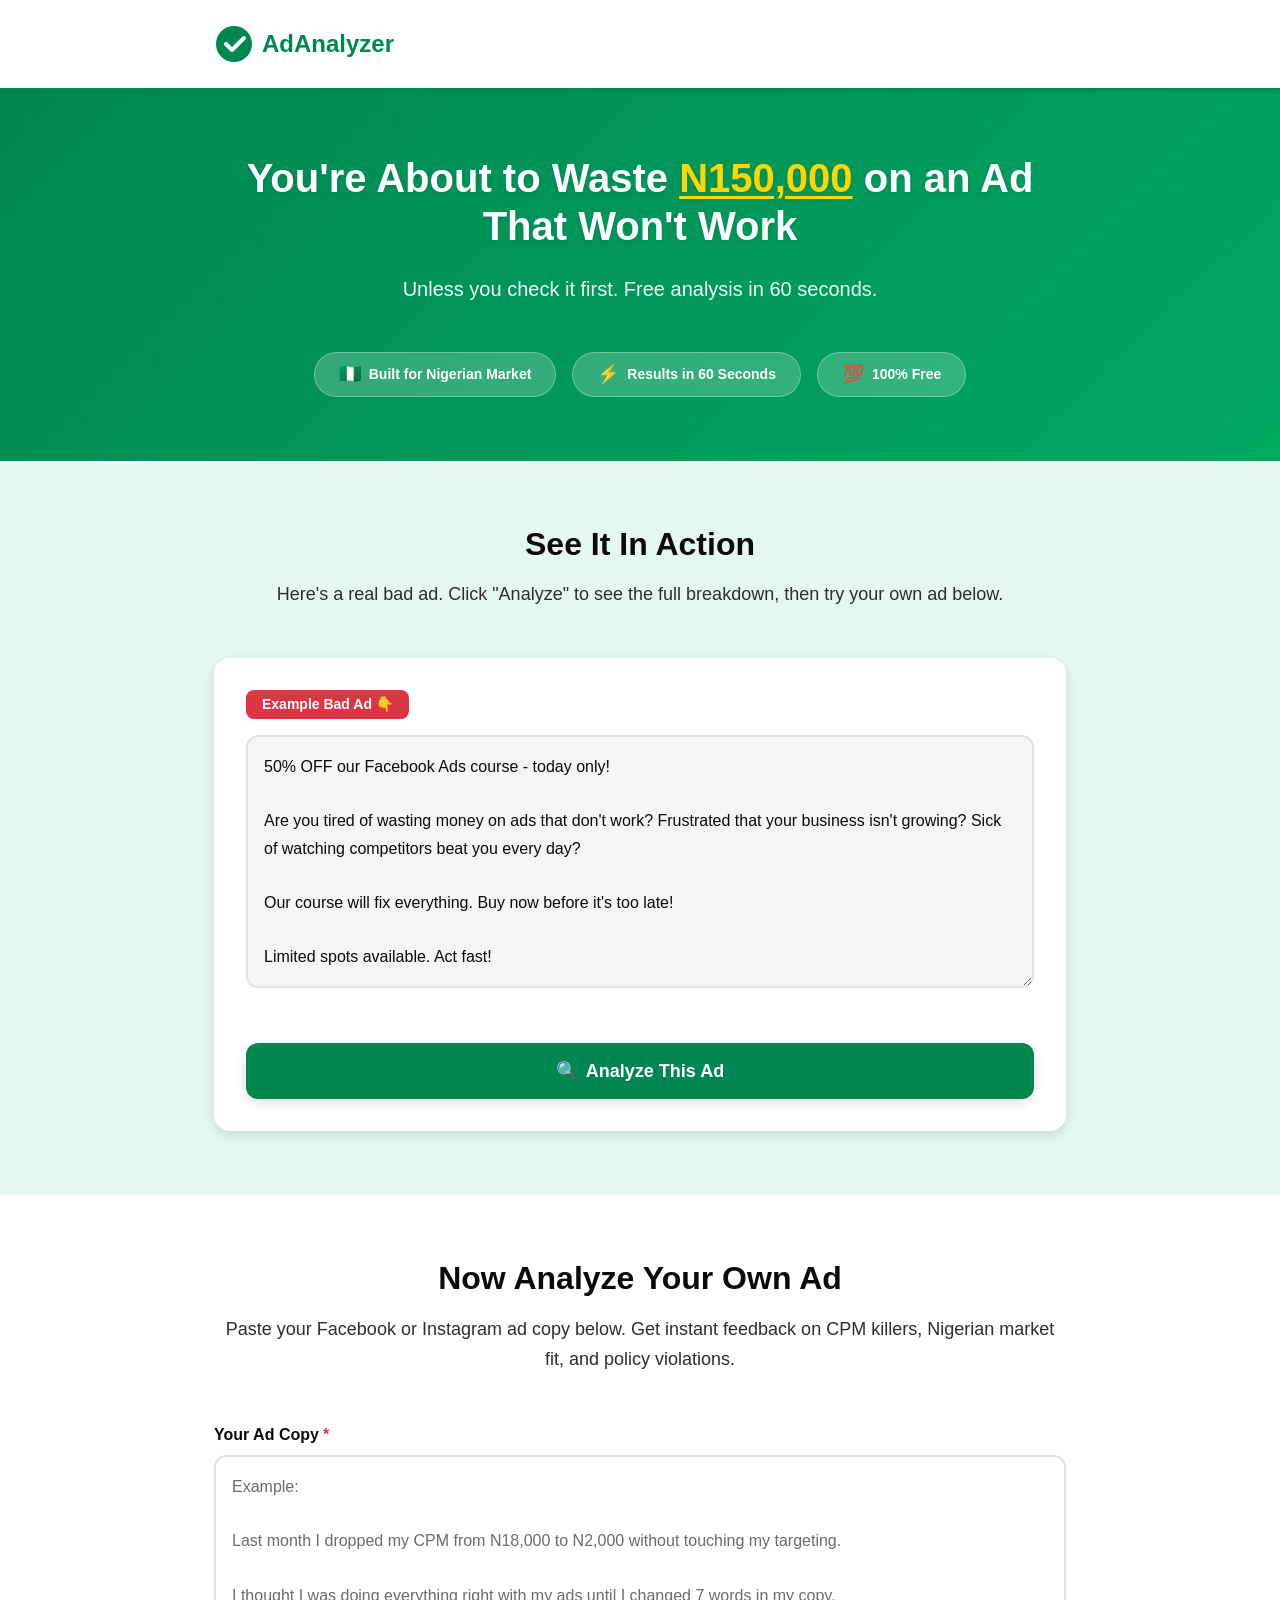
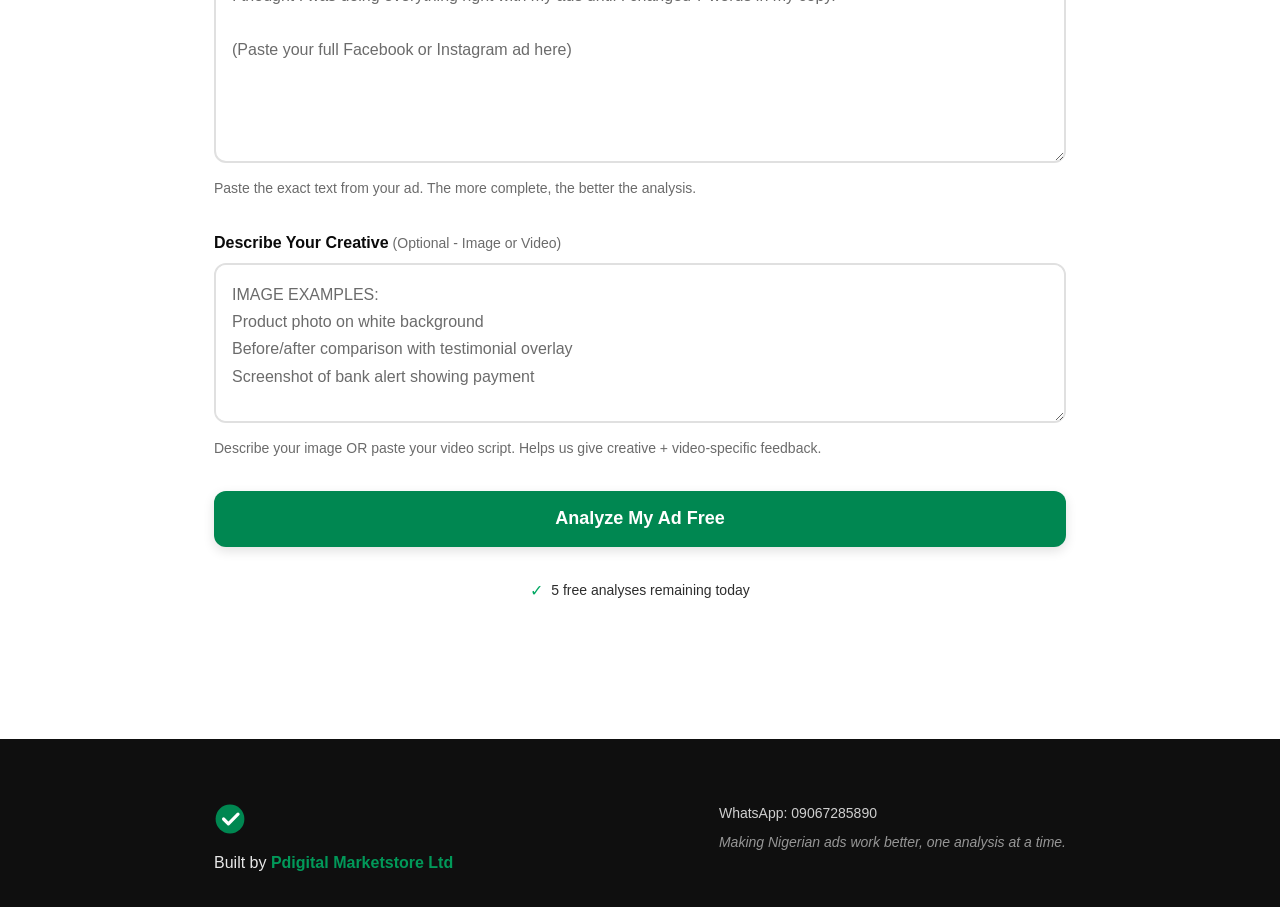
==== index.html @ d356edfb "Add files via upload" ====
<!DOCTYPE html>
<html lang="en">
<head>
    <meta charset="UTF-8">
    <meta name="viewport" content="width=device-width, initial-scale=1.0, maximum-scale=5.0">
    <meta name="description" content="Free ad copy analyzer for Nigerian businesses. Check Facebook ads for CPM killers, Nigerian market fit, and policy violations before you spend.">
    <title>AdAnalyzer - Know If Your Ad Will Flop Before You Spend a Naira</title>
    <link rel="stylesheet" href="style.css">
</head>
<body>
    <!-- Header -->
    <header class="header">
        <div class="container">
            <div class="logo">
                <div class="logo-icon">
                    <svg viewBox="0 0 40 40" xmlns="http://www.w3.org/2000/svg">
                        <circle cx="20" cy="20" r="18" fill="#008751"/>
                        <path d="M12 20l6 6 12-12" stroke="#ffffff" stroke-width="4" fill="none" stroke-linecap="round" stroke-linejoin="round"/>
                    </svg>
                </div>
                <h1 class="logo-text">AdAnalyzer</h1>
            </div>
        </div>
    </header>

    <!-- Hero Section -->
    <section class="hero">
        <div class="container">
            <h1 class="hero-headline">
                You're About to Waste <span class="highlight-amount">N150,000</span> on an Ad That Won't Work
            </h1>
            <p class="hero-subheadline">
                Unless you check it first. Free analysis in 60 seconds.
            </p>
            
            <div class="trust-badges">
                <div class="badge">
                    <span class="badge-icon">🇳🇬</span>
                    <span class="badge-text">Built for Nigerian Market</span>
                </div>
                <div class="badge">
                    <span class="badge-icon">⚡</span>
                    <span class="badge-text">Results in 60 Seconds</span>
                </div>
                <div class="badge">
                    <span class="badge-icon">💯</span>
                    <span class="badge-text">100% Free</span>
                </div>
            </div>
        </div>
    </section>

    <!-- Demo Section -->
    <section class="demo-section">
        <div class="container">
            <h2 class="section-title">See It In Action</h2>
            <p class="section-subtitle">
                Here's a real bad ad. Click "Analyze" to see the full breakdown, then try your own ad below.
            </p>
            
            <div class="demo-card">
                <div class="demo-label">Example Bad Ad 👇</div>
                
                <div class="form-group">
                    <textarea 
                        id="demoAdCopy" 
                        class="form-textarea demo-textarea"
                        rows="8"
                        readonly
                    >50% OFF our Facebook Ads course - today only!

Are you tired of wasting money on ads that don't work? Frustrated that your business isn't growing? Sick of watching competitors beat you every day?

Our course will fix everything. Buy now before it's too late!

Limited spots available. Act fast!</textarea>
                </div>
                
                <button class="btn-primary btn-demo" id="analyzeDemoBtn">
                    <span class="btn-icon">🔍</span>
                    <span>Analyze This Ad</span>
                </button>
                
                <div id="demoResults" class="demo-results" style="display: none;">
                    <div class="demo-results-content"></div>
                </div>
            </div>
        </div>
    </section>

    <!-- Main Analyzer Section -->
    <section class="analyzer-section">
        <div class="container">
            <h2 class="section-title">Now Analyze Your Own Ad</h2>
            <p class="section-subtitle">
                Paste your Facebook or Instagram ad copy below. Get instant feedback on CPM killers, Nigerian market fit, and policy violations.
            </p>
            
            <form id="analyzerForm" class="analyzer-form">
                <div class="form-group">
                    <label for="adCopy" class="form-label">
                        <span class="label-text">Your Ad Copy</span>
                        <span class="label-required">*</span>
                    </label>
                    <textarea 
                        id="adCopy" 
                        name="adCopy" 
                        class="form-textarea"
                        rows="10"
                        placeholder="Example:

Last month I dropped my CPM from N18,000 to N2,000 without touching my targeting.

I thought I was doing everything right with my ads until I changed 7 words in my copy.

(Paste your full Facebook or Instagram ad here)"
                        required
                    ></textarea>
                    <p class="form-hint">
                        Paste the exact text from your ad. The more complete, the better the analysis.
                    </p>
                </div>

                <div class="form-group">
                    <label for="creative" class="form-label">
                        <span class="label-text">Describe Your Creative</span>
                        <span class="label-optional">(Optional - Image or Video)</span>
                    </label>
                    <textarea 
                        id="creative" 
                        name="creative"
                        class="form-textarea"
                        rows="4"
                        placeholder="IMAGE EXAMPLES:
Product photo on white background
Before/after comparison with testimonial overlay
Screenshot of bank alert showing payment

VIDEO EXAMPLES:
Opening shot of bank alert, then me explaining method
Video script: 'N18,000 CPM? Here's why your ads cost too much... [paste full script]'
15-second Reel: Product demo with text overlays"
                    ></textarea>
                    <p class="form-hint">
                        Describe your image OR paste your video script. Helps us give creative + video-specific feedback.
                    </p>
                </div>

                <button type="submit" class="btn-primary btn-analyze" id="analyzeBtn">
                    <span class="btn-text">Analyze My Ad Free</span>
                    <span class="btn-loading" style="display: none;">
                        <span class="spinner"></span>
                        <span>Analyzing...</span>
                    </span>
                </button>
                
                <p class="usage-count" id="usageCount">
                    <span class="usage-icon">✓</span>
                    <span id="usageText">5 free analyses remaining today</span>
                </p>
            </form>

            <!-- Results Section -->
            <div id="results" class="results" style="display: none;">
                <div class="results-header">
                    <h2>Your Ad Analysis</h2>
                    <button class="btn-icon-only" id="closeResults" aria-label="Close results">
                        <svg width="24" height="24" viewBox="0 0 24 24" fill="none" stroke="currentColor" stroke-width="2">
                            <path d="M18 6L6 18M6 6l12 12"/>
                        </svg>
                    </button>
                </div>
                
                <div id="analysisContent" class="analysis-content">
                    <!-- AI analysis renders here -->
                </div>
                
                <!-- Share Section -->
                <div class="share-section">
                    <p class="share-prompt">
                        💡 This just saved you money. Help another business owner.
                    </p>
                    
                    <div class="share-buttons">
                        <button class="btn-share btn-whatsapp" id="whatsappBtn">
                            <svg class="btn-icon" width="20" height="20" viewBox="0 0 24 24" fill="currentColor">
                                <path d="M17.472 14.382c-.297-.149-1.758-.867-2.03-.967-.273-.099-.471-.148-.67.15-.197.297-.767.966-.94 1.164-.173.199-.347.223-.644.075-.297-.15-1.255-.463-2.39-1.475-.883-.788-1.48-1.761-1.653-2.059-.173-.297-.018-.458.13-.606.134-.133.298-.347.446-.52.149-.174.198-.298.298-.497.099-.198.05-.371-.025-.52-.075-.149-.669-1.612-.916-2.207-.242-.579-.487-.5-.669-.51-.173-.008-.371-.01-.57-.01-.198 0-.52.074-.792.372-.272.297-1.04 1.016-1.04 2.479 0 1.462 1.065 2.875 1.213 3.074.149.198 2.096 3.2 5.077 4.487.709.306 1.262.489 1.694.625.712.227 1.36.195 1.871.118.571-.085 1.758-.719 2.006-1.413.248-.694.248-1.289.173-1.413-.074-.124-.272-.198-.57-.347m-5.421 7.403h-.004a9.87 9.87 0 01-5.031-1.378l-.361-.214-3.741.982.998-3.648-.235-.374a9.86 9.86 0 01-1.51-5.26c.001-5.45 4.436-9.884 9.888-9.884 2.64 0 5.122 1.03 6.988 2.898a9.825 9.825 0 012.893 6.994c-.003 5.45-4.437 9.884-9.885 9.884m8.413-18.297A11.815 11.815 0 0012.05 0C5.495 0 .16 5.335.157 11.892c0 2.096.547 4.142 1.588 5.945L.057 24l6.305-1.654a11.882 11.882 0 005.683 1.448h.005c6.554 0 11.89-5.335 11.893-11.893a11.821 11.821 0 00-3.48-8.413Z"/>
                            </svg>
                            <span>Share on WhatsApp</span>
                        </button>
                        
                        <button class="btn-share btn-secondary" id="shareBtn">
                            <svg class="btn-icon" width="20" height="20" viewBox="0 0 24 24" fill="currentColor">
                                <path d="M18 16.08c-.76 0-1.44.3-1.96.77L8.91 12.7c.05-.23.09-.46.09-.7s-.04-.47-.09-.7l7.05-4.11c.54.5 1.25.81 2.04.81 1.66 0 3-1.34 3-3s-1.34-3-3-3-3 1.34-3 3c0 .24.04.47.09.7L8.04 9.81C7.5 9.31 6.79 9 6 9c-1.66 0-3 1.34-3 3s1.34 3 3 3c.79 0 1.5-.31 2.04-.81l7.12 4.16c-.05.21-.08.43-.08.65 0 1.61 1.31 2.92 2.92 2.92 1.61 0 2.92-1.31 2.92-2.92s-1.31-2.92-2.92-2.92z"/>
                            </svg>
                            <span>Share Tool</span>
                        </button>
                        
                        <button class="btn-share btn-secondary" id="copyLinkBtn">
                            <svg class="btn-icon" width="20" height="20" viewBox="0 0 24 24" fill="currentColor">
                                <path d="M16 1H4c-1.1 0-2 .9-2 2v14h2V3h12V1zm3 4H8c-1.1 0-2 .9-2 2v14c0 1.1.9 2 2 2h11c1.1 0 2-.9 2-2V7c0-1.1-.9-2-2-2zm0 16H8V7h11v14z"/>
                            </svg>
                            <span>Copy Link</span>
                        </button>
                    </div>
                    
                    <button class="btn-text-link" id="analyzeAnotherBtn">
                        ← Analyze Another Ad
                    </button>
                </div>
            </div>

            <!-- Error Message -->
            <div id="error" class="error-message" style="display: none;">
                <div class="error-icon">⚠️</div>
                <div class="error-content">
                    <h4 class="error-title">Something Went Wrong</h4>
                    <p class="error-text" id="errorText"></p>
                </div>
                <button class="btn-text-link" onclick="this.parentElement.style.display='none'">
                    Dismiss
                </button>
            </div>
        </div>
    </section>

    <!-- Footer -->
    <footer class="footer">
        <div class="container">
            <div class="footer-content">
                <div class="footer-brand">
                    <div class="logo-icon-small">
                        <svg viewBox="0 0 40 40" xmlns="http://www.w3.org/2000/svg">
                            <circle cx="20" cy="20" r="18" fill="#008751"/>
                            <path d="M12 20l6 6 12-12" stroke="#ffffff" stroke-width="4" fill="none" stroke-linecap="round" stroke-linejoin="round"/>
                        </svg>
                    </div>
                    <p class="footer-text">
                        Built by <a href="https://pdigitalhq.com" target="_blank" rel="noopener">Pdigital Marketstore Ltd</a>
                    </p>
                </div>
                
                <div class="footer-contact">
                    <p>WhatsApp: <a href="https://wa.me/2349067285890">09067285890</a></p>
                    <p class="footer-tagline">Making Nigerian ads work better, one analysis at a time.</p>
                </div>
            </div>
        </div>
    </footer>

    <script src="script.js"></script>
</body>
</html>
---- style.css ----
/* ========================================
   MOBILE-FIRST BASE STYLES
   ======================================== */

* {
  margin: 0;
  padding: 0;
  box-sizing: border-box;
}

:root {
  /* Colors - Bold Nigerian */
  --primary: #008751;
  --primary-light: #00a862;
  --primary-dark: #006d41;
  --primary-glow: rgba(0, 135, 81, 0.15);
  --accent-white: #ffffff;
  --accent-gold: #ffd700;
  --text-primary: #0a0a0a;
  --text-secondary: #2d2d2d;
  --text-muted: #6b6b6b;
  --text-on-dark: #ffffff;
  --bg-primary: #ffffff;
  --bg-secondary: #f5f5f5;
  --bg-dark: #0f0f0f;
  --bg-green-light: #e6f7f0;
  --success: #00a862;
  --warning: #ff9500;
  --error: #dc3545;
  --border: #e0e0e0;
  --shadow-sm: 0 2px 4px rgba(0, 0, 0, 0.08);
  --shadow-md: 0 4px 12px rgba(0, 0, 0, 0.12);
  --shadow-lg: 0 8px 24px rgba(0, 0, 0, 0.15);
  
  /* Spacing - Mobile optimized */
  --space-xs: 4px;
  --space-sm: 8px;
  --space-md: 16px;
  --space-lg: 24px;
  --space-xl: 32px;
  --space-2xl: 48px;
  --space-3xl: 64px;
  
  /* Border Radius */
  --radius-sm: 8px;
  --radius-md: 12px;
  --radius-lg: 16px;
  --radius-full: 9999px;
  
  /* Transitions */
  --transition-fast: 150ms cubic-bezier(0.4, 0, 0.2, 1);
  --transition-base: 250ms cubic-bezier(0.4, 0, 0.2, 1);
  
  /* Typography - Mobile readable */
  --text-xs: 12px;
  --text-sm: 14px;
  --text-base: 16px;    /* Minimum to prevent iOS zoom */
  --text-lg: 18px;
  --text-xl: 20px;
  --text-2xl: 24px;
  --text-3xl: 32px;     /* Mobile hero */
  --text-4xl: 40px;
  --leading-tight: 1.2;
  --leading-normal: 1.5;
  --leading-relaxed: 1.7;
  --weight-normal: 400;
  --weight-medium: 500;
  --weight-semibold: 600;
  --weight-bold: 700;
  --weight-black: 900;
}

html {
  scroll-behavior: smooth;
  -webkit-tap-highlight-color: transparent;
}

body {
  font-family: -apple-system, BlinkMacSystemFont, 'Segoe UI', 'Roboto', 
               'Oxygen', 'Ubuntu', 'Cantarell', sans-serif;
  font-size: var(--text-base);
  line-height: var(--leading-normal);
  color: var(--text-primary);
  background: var(--bg-primary);
  -webkit-font-smoothing: antialiased;
  -moz-osx-font-smoothing: grayscale;
}

.container {
  max-width: 100%;
  width: 100%;
  margin: 0 auto;
  padding: 0 var(--space-md);
}

@media (min-width: 640px) {
  .container {
    max-width: 640px;
    padding: 0 var(--space-lg);
  }
}

@media (min-width: 1024px) {
  .container {
    max-width: 900px;
  }
}

/* ========================================
   HEADER - Sticky on mobile
   ======================================== */

.header {
  background: var(--bg-primary);
  border-bottom: 2px solid var(--primary);
  padding: var(--space-md) 0;
  position: sticky;
  top: 0;
  z-index: 100;
  box-shadow: var(--shadow-sm);
}

.logo {
  display: flex;
  align-items: center;
  gap: var(--space-sm);
}

.logo-icon {
  width: 36px;
  height: 36px;
  flex-shrink: 0;
}

.logo-text {
  font-size: var(--text-xl);
  font-weight: var(--weight-black);
  color: var(--primary);
}

@media (min-width: 640px) {
  .header {
    padding: var(--space-lg) 0;
  }
  
  .logo-icon {
    width: 40px;
    height: 40px;
  }
  
  .logo-text {
    font-size: var(--text-2xl);
  }
}

/* ========================================
   HERO SECTION - Mobile optimized
   ======================================== */

.hero {
  background: linear-gradient(135deg, var(--primary) 0%, var(--primary-light) 100%);
  color: var(--text-on-dark);
  padding: var(--space-2xl) 0;
  text-align: center;
  position: relative;
  overflow: hidden;
}

.hero::before {
  content: '';
  position: absolute;
  top: 0;
  left: 0;
  right: 0;
  bottom: 0;
  background: url('data:image/svg+xml,<svg width="60" height="60" viewBox="0 0 60 60" xmlns="http://www.w3.org/2000/svg"><circle cx="30" cy="30" r="1.5" fill="rgba(255,255,255,0.1)"/></svg>');
  opacity: 0.4;
  pointer-events: none;
}

.hero > * {
  position: relative;
  z-index: 1;
}

.hero-headline {
  font-size: var(--text-3xl);
  font-weight: var(--weight-black);
  line-height: var(--leading-tight);
  margin-bottom: var(--space-md);
  text-shadow: 0 2px 4px rgba(0, 0, 0, 0.1);
  padding: 0 var(--space-sm);
}

.highlight-amount {
  color: var(--accent-gold);
  text-decoration: underline;
  text-decoration-thickness: 3px;
  text-underline-offset: 4px;
  white-space: nowrap;
}

.hero-subheadline {
  font-size: var(--text-lg);
  font-weight: var(--weight-medium);
  opacity: 0.95;
  margin-bottom: var(--space-xl);
  padding: 0 var(--space-md);
}

.trust-badges {
  display: flex;
  flex-direction: column;
  gap: var(--space-sm);
  align-items: center;
}

.badge {
  display: flex;
  align-items: center;
  gap: var(--space-sm);
  background: rgba(255, 255, 255, 0.2);
  backdrop-filter: blur(10px);
  padding: var(--space-sm) var(--space-md);
  border-radius: var(--radius-full);
  border: 1px solid rgba(255, 255, 255, 0.3);
  width: fit-content;
}

.badge-icon {
  font-size: var(--text-lg);
  flex-shrink: 0;
}

.badge-text {
  font-size: var(--text-sm);
  font-weight: var(--weight-semibold);
  white-space: nowrap;
}

@media (min-width: 640px) {
  .hero {
    padding: var(--space-3xl) 0;
  }
  
  .hero-headline {
    font-size: var(--text-4xl);
    margin-bottom: var(--space-lg);
  }
  
  .hero-subheadline {
    font-size: var(--text-xl);
    margin-bottom: var(--space-2xl);
  }
  
  .trust-badges {
    flex-direction: row;
    justify-content: center;
    flex-wrap: wrap;
    gap: var(--space-md);
  }
  
  .badge {
    padding: var(--space-sm) var(--space-lg);
  }
}

/* ========================================
   SECTIONS - Mobile spacing
   ======================================== */

.demo-section,
.analyzer-section {
  padding: var(--space-2xl) 0;
}

.demo-section {
  background: var(--bg-green-light);
}

.section-title {
  font-size: var(--text-2xl);
  font-weight: var(--weight-bold);
  color: var(--text-primary);
  text-align: center;
  margin-bottom: var(--space-md);
  line-height: var(--leading-tight);
}

.section-subtitle {
  font-size: var(--text-base);
  color: var(--text-secondary);
  text-align: center;
  margin: 0 auto var(--space-xl);
  line-height: var(--leading-relaxed);
}

@media (min-width: 640px) {
  .demo-section,
  .analyzer-section {
    padding: var(--space-3xl) 0;
  }
  
  .section-title {
    font-size: var(--text-3xl);
  }
  
  .section-subtitle {
    font-size: var(--text-lg);
    margin-bottom: var(--space-2xl);
  }
}

/* ========================================
   DEMO CARD
   ======================================== */

.demo-card {
  background: var(--bg-primary);
  border-radius: var(--radius-lg);
  padding: var(--space-lg);
  box-shadow: var(--shadow-md);
}

.demo-label {
  display: inline-block;
  background: var(--error);
  color: var(--text-on-dark);
  padding: var(--space-xs) var(--space-md);
  border-radius: var(--radius-sm);
  font-size: var(--text-sm);
  font-weight: var(--weight-semibold);
  margin-bottom: var(--space-md);
}

.demo-textarea {
  background: var(--bg-secondary) !important;
  cursor: default;
  color: var(--text-secondary);
}

.btn-demo {
  margin-top: var(--space-md);
}

.demo-results {
  margin-top: var(--space-xl);
  padding-top: var(--space-xl);
  border-top: 2px solid var(--border);
  animation: slideIn 0.4s ease;
}

@keyframes slideIn {
  from {
    opacity: 0;
    transform: translateY(10px);
  }
  to {
    opacity: 1;
    transform: translateY(0);
  }
}

@media (min-width: 640px) {
  .demo-card {
    padding: var(--space-xl);
  }
}

/* ========================================
   FORMS - Touch-friendly
   ======================================== */

.analyzer-form {
  max-width: 100%;
}

.form-group {
  margin-bottom: var(--space-xl);
}

.form-label {
  display: flex;
  align-items: baseline;
  gap: var(--space-xs);
  margin-bottom: var(--space-sm);
  font-weight: var(--weight-semibold);
  color: var(--text-primary);
  font-size: var(--text-base);
}

.label-required {
  color: var(--error);
}

.label-optional {
  color: var(--text-muted);
  font-weight: var(--weight-normal);
  font-size: var(--text-sm);
}

.form-textarea {
  width: 100%;
  min-height: 160px;
  padding: var(--space-md);
  font-size: var(--text-base);    /* 16px prevents iOS zoom */
  font-family: inherit;
  color: var(--text-primary);
  background: var(--bg-primary);
  border: 2px solid var(--border);
  border-radius: var(--radius-md);
  resize: vertical;
  transition: border-color var(--transition-base), box-shadow var(--transition-base);
  line-height: var(--leading-relaxed);
  -webkit-appearance: none;
}

.form-textarea:focus {
  outline: none;
  border-color: var(--primary);
  box-shadow: 0 0 0 4px var(--primary-glow);
}

.form-textarea::placeholder {
  color: var(--text-muted);
}

.form-hint {
  margin-top: var(--space-sm);
  font-size: var(--text-sm);
  color: var(--text-muted);
  line-height: var(--leading-normal);
}

/* ========================================
   BUTTONS - Large tap targets (56px min)
   ======================================== */

.btn-primary,
.btn-secondary,
.btn-share,
.btn-whatsapp {
  display: inline-flex;
  align-items: center;
  justify-content: center;
  gap: var(--space-sm);
  width: 100%;
  min-height: 56px;
  padding: var(--space-md) var(--space-lg);
  font-size: var(--text-lg);
  font-weight: var(--weight-bold);
  border: none;
  border-radius: var(--radius-md);
  cursor: pointer;
  transition: all var(--transition-base);
  text-decoration: none;
  font-family: inherit;
  -webkit-tap-highlight-color: transparent;
  touch-action: manipulation;
}

.btn-primary {
  background: var(--primary);
  color: var(--text-on-dark);
  box-shadow: var(--shadow-md);
}

.btn-primary:active {
  transform: scale(0.98);
  box-shadow: var(--shadow-sm);
}

.btn-primary:disabled {
  background: var(--text-muted);
  cursor: not-allowed;
  transform: none;
  opacity: 0.7;
}

.btn-secondary {
  background: var(--bg-primary);
  color: var(--primary);
  border: 2px solid var(--primary);
}

.btn-secondary:active {
  background: var(--bg-green-light);
}

.btn-whatsapp {
  background: #25D366;
  color: var(--text-on-dark);
  box-shadow: var(--shadow-md);
}

.btn-whatsapp:active {
  transform: scale(0.98);
}

.btn-share {
  width: 100%;
  min-height: 52px;
  font-size: var(--text-base);
}

.btn-icon {
  flex-shrink: 0;
}

.btn-text-link {
  background: none;
  border: none;
  color: var(--primary);
  font-size: var(--text-base);
  font-weight: var(--weight-semibold);
  cursor: pointer;
  padding: var(--space-md);
  transition: color var(--transition-fast);
  font-family: inherit;
  -webkit-tap-highlight-color: transparent;
  min-height: 44px;
  display: inline-flex;
  align-items: center;
}

.btn-text-link:active {
  color: var(--primary-dark);
}

.btn-icon-only {
  background: none;
  border: none;
  padding: var(--space-md);
  cursor: pointer;
  color: var(--text-muted);
  transition: all var(--transition-fast);
  border-radius: var(--radius-sm);
  min-width: 44px;
  min-height: 44px;
  display: flex;
  align-items: center;
  justify-content: center;
  -webkit-tap-highlight-color: transparent;
}

.btn-icon-only:active {
  background: var(--bg-secondary);
  color: var(--text-primary);
}

.btn-loading {
  display: none;
  align-items: center;
  gap: var(--space-sm);
}

.spinner {
  display: inline-block;
  width: 18px;
  height: 18px;
  border: 3px solid rgba(255, 255, 255, 0.3);
  border-radius: 50%;
  border-top-color: white;
  animation: spin 0.8s linear infinite;
}

@keyframes spin {
  to { transform: rotate(360deg); }
}

@media (min-width: 640px) {
  .btn-share {
    width: auto;
    flex: 1;
  }
}

/* ========================================
   USAGE COUNTER
   ======================================== */

.usage-count {
  display: flex;
  align-items: center;
  justify-content: center;
  gap: var(--space-sm);
  margin-top: var(--space-lg);
  font-size: var(--text-sm);
  color: var(--text-secondary);
  font-weight: var(--weight-medium);
  padding: var(--space-sm);
}

.usage-icon {
  color: var(--success);
  font-size: var(--text-base);
}

.usage-depleted {
  color: var(--error);
}

.usage-depleted .usage-icon {
  color: var(--error);
}

/* ========================================
   RESULTS SECTION
   ======================================== */

.results {
  margin-top: var(--space-2xl);
  background: var(--bg-primary);
  border-radius: var(--radius-lg);
  padding: var(--space-lg);
  box-shadow: var(--shadow-lg);
  border: 2px solid var(--primary);
  animation: slideIn 0.4s ease;
}

.results-header {
  display: flex;
  justify-content: space-between;
  align-items: center;
  margin-bottom: var(--space-lg);
  padding-bottom: var(--space-md);
  border-bottom: 2px solid var(--border);
  gap: var(--space-md);
}

.results-header h2 {
  font-size: var(--text-xl);
  font-weight: var(--weight-bold);
  color: var(--primary);
}

.analysis-content {
  line-height: var(--leading-relaxed);
  color: var(--text-secondary);
  white-space: pre-wrap;
  word-wrap: break-word;
  font-size: var(--text-base);
}

.analysis-content strong {
  color: var(--text-primary);
  font-weight: var(--weight-bold);
}

.score-highlight {
  color: var(--primary);
  font-weight: var(--weight-black);
  font-size: 1.1em;
}

.rating {
  display: inline-block;
  padding: 2px 8px;
  border-radius: var(--radius-sm);
  font-weight: var(--weight-bold);
  font-size: 0.9em;
}

.rating-HIGH {
  background: #fee2e2;
  color: #991b1b;
}

.rating-MEDIUM {
  background: #fef3c7;
  color: #92400e;
}

.rating-LOW {
  background: #d1fae5;
  color: #065f46;
}

@media (min-width: 640px) {
  .results {
    padding: var(--space-xl);
  }
  
  .results-header h2 {
    font-size: var(--text-2xl);
  }
}

/* ========================================
   SHARE SECTION
   ======================================== */

.share-section {
  margin-top: var(--space-xl);
  padding-top: var(--space-xl);
  border-top: 2px solid var(--border);
  text-align: center;
}

.share-prompt {
  font-size: var(--text-base);
  color: var(--text-secondary);
  margin-bottom: var(--space-lg);
  font-weight: var(--weight-medium);
  line-height: var(--leading-normal);
}

.share-buttons {
  display: flex;
  flex-direction: column;
  gap: var(--space-md);
  margin-bottom: var(--space-lg);
}

@media (min-width: 640px) {
  .share-prompt {
    font-size: var(--text-lg);
  }
  
  .share-buttons {
    flex-direction: row;
    justify-content: center;
  }
}

/* ========================================
   ERROR MESSAGE
   ======================================== */

.error-message {
  display: none;
  background: #fef2f2;
  border: 2px solid #fecaca;
  border-left: 6px solid var(--error);
  border-radius: var(--radius-md);
  padding: var(--space-lg);
  margin-top: var(--space-xl);
  align-items: start;
  gap: var(--space-md);
  animation: slideIn 0.3s ease;
}

.error-icon {
  font-size: var(--text-2xl);
  flex-shrink: 0;
}

.error-content {
  flex: 1;
}

.error-title {
  font-weight: var(--weight-bold);
  color: var(--error);
  margin-bottom: var(--space-xs);
  font-size: var(--text-lg);
}

.error-text {
  color: var(--text-secondary);
  font-size: var(--text-base);
  line-height: var(--leading-normal);
}

/* ========================================
   FOOTER
   ======================================== */

.footer {
  background: var(--bg-dark);
  color: var(--text-on-dark);
  padding: var(--space-2xl) 0 var(--space-lg);
  margin-top: var(--space-3xl);
}

.footer-content {
  display: flex;
  flex-direction: column;
  gap: var(--space-lg);
  text-align: center;
}

.footer-brand {
  display: flex;
  flex-direction: column;
  align-items: center;
  gap: var(--space-md);
}

.logo-icon-small {
  width: 32px;
  height: 32px;
}

.footer-text {
  font-size: var(--text-base);
  opacity: 0.9;
}

.footer-text a {
  color: var(--primary-light);
  text-decoration: none;
  font-weight: var(--weight-semibold);
}

.footer-text a:active {
  text-decoration: underline;
}

.footer-contact {
  font-size: var(--text-sm);
  opacity: 0.8;
}

.footer-contact a {
  color: var(--text-on-dark);
  text-decoration: none;
  font-weight: var(--weight-medium);
}

.footer-contact a:active {
  color: var(--primary-light);
}

.footer-tagline {
  margin-top: var(--space-sm);
  font-style: italic;
  opacity: 0.7;
  font-size: var(--text-sm);
}

@media (min-width: 640px) {
  .footer {
    padding: var(--space-3xl) 0 var(--space-xl);
  }
  
  .footer-content {
    flex-direction: row;
    justify-content: space-between;
    text-align: left;
  }
  
  .footer-brand {
    align-items: flex-start;
  }
}
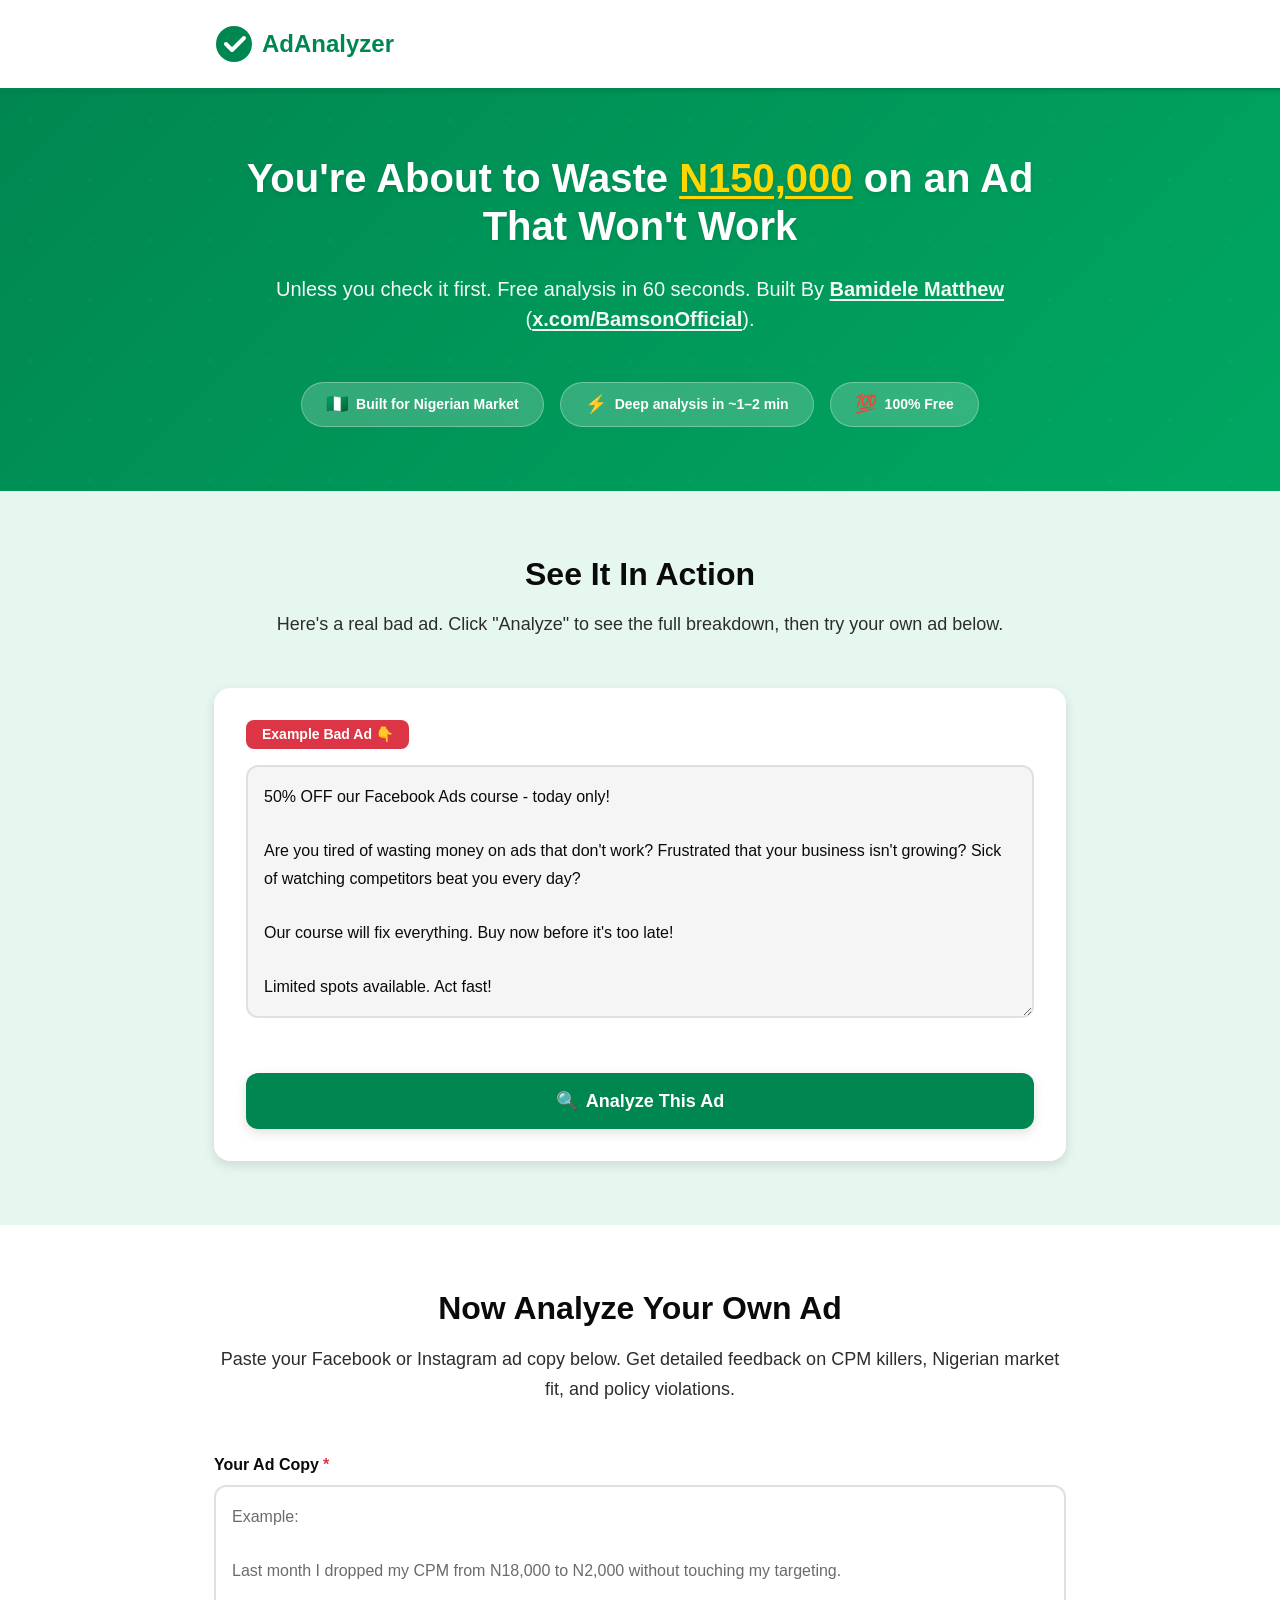
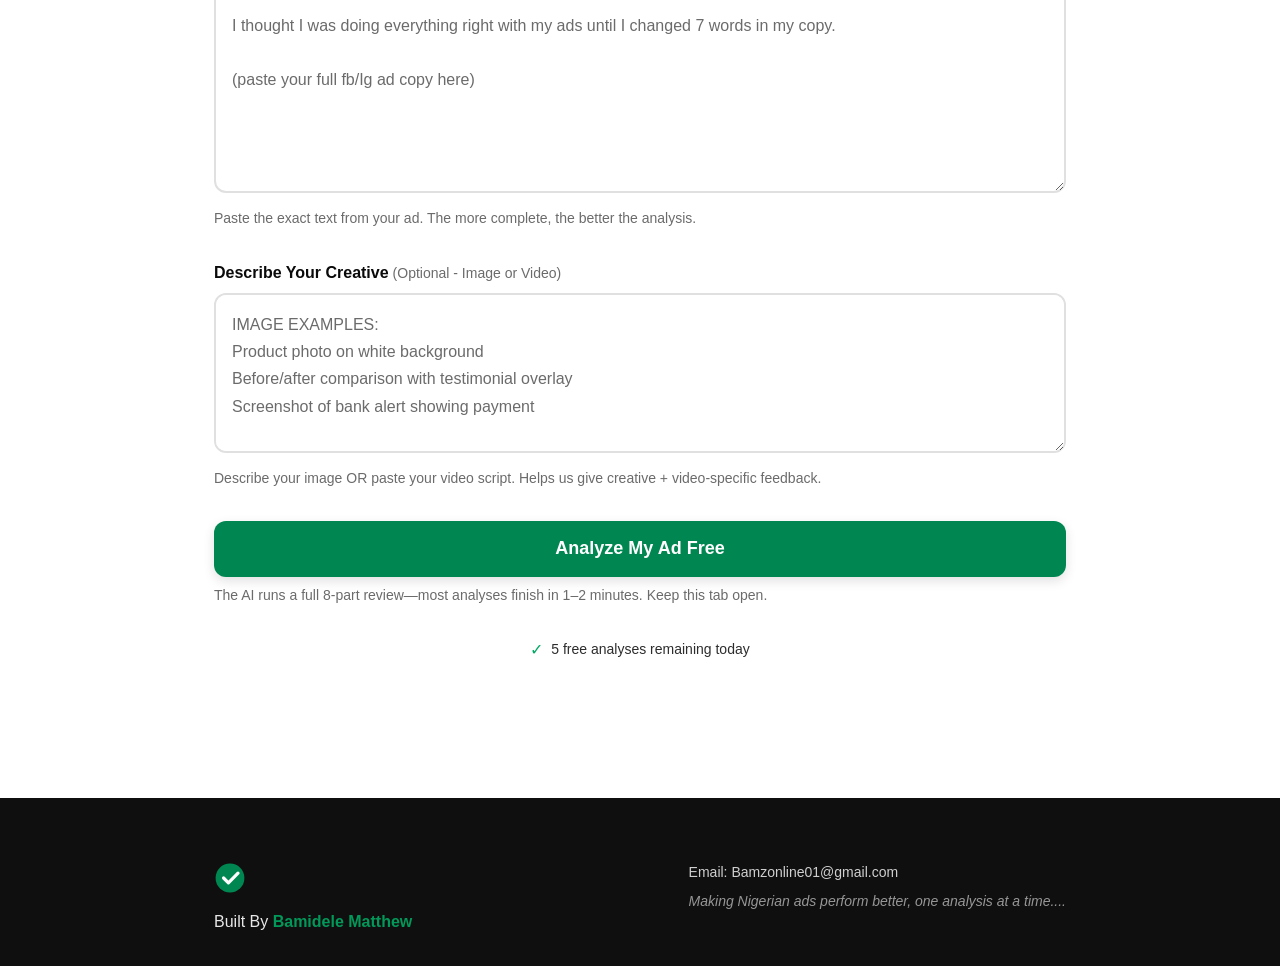
==== commit b3f671ca: "Add files via upload" ====
--- a/index.html
+++ b/index.html
@@ -30,7 +30,9 @@
                 You're About to Waste <span class="highlight-amount">N150,000</span> on an Ad That Won't Work
             </h1>
             <p class="hero-subheadline">
-                Unless you check it first. Free analysis in 60 seconds.
+                Unless you check it first. Free analysis in 60 seconds. Built By
+                <a href="https://x.com/BamsonOfficial" target="_blank" rel="noopener noreferrer">Bamidele Matthew</a>
+                (<a href="https://x.com/BamsonOfficial" target="_blank" rel="noopener noreferrer">x.com/BamsonOfficial</a>).
             </p>
             
             <div class="trust-badges">
@@ -40,7 +42,7 @@
                 </div>
                 <div class="badge">
                     <span class="badge-icon">⚡</span>
-                    <span class="badge-text">Results in 60 Seconds</span>
+                    <span class="badge-text">Deep analysis in ~1–2 min</span>
                 </div>
                 <div class="badge">
                     <span class="badge-icon">💯</span>
@@ -93,7 +95,7 @@
         <div class="container">
             <h2 class="section-title">Now Analyze Your Own Ad</h2>
             <p class="section-subtitle">
-                Paste your Facebook or Instagram ad copy below. Get instant feedback on CPM killers, Nigerian market fit, and policy violations.
+                Paste your Facebook or Instagram ad copy below. Get detailed feedback on CPM killers, Nigerian market fit, and policy violations.
             </p>
             
             <form id="analyzerForm" class="analyzer-form">
@@ -113,7 +115,7 @@
 
 I thought I was doing everything right with my ads until I changed 7 words in my copy.
 
-(Paste your full Facebook or Instagram ad here)"
+(paste your full fb/Ig ad copy here)"
                         required
                     ></textarea>
                     <p class="form-hint">
@@ -150,9 +152,12 @@
                     <span class="btn-text">Analyze My Ad Free</span>
                     <span class="btn-loading" style="display: none;">
                         <span class="spinner"></span>
-                        <span>Analyzing...</span>
+                        <span id="analyzeLoadingLabel">Analyzing…</span>
                     </span>
                 </button>
+                <p class="form-hint analyze-wait-hint">
+                    The AI runs a full 8-part review—most analyses finish in 1–2 minutes. Keep this tab open.
+                </p>
                 
                 <p class="usage-count" id="usageCount">
                     <span class="usage-icon">✓</span>
@@ -182,11 +187,11 @@
                     </p>
                     
                     <div class="share-buttons">
-                        <button class="btn-share btn-whatsapp" id="whatsappBtn">
-                            <svg class="btn-icon" width="20" height="20" viewBox="0 0 24 24" fill="currentColor">
-                                <path d="M17.472 14.382c-.297-.149-1.758-.867-2.03-.967-.273-.099-.471-.148-.67.15-.197.297-.767.966-.94 1.164-.173.199-.347.223-.644.075-.297-.15-1.255-.463-2.39-1.475-.883-.788-1.48-1.761-1.653-2.059-.173-.297-.018-.458.13-.606.134-.133.298-.347.446-.52.149-.174.198-.298.298-.497.099-.198.05-.371-.025-.52-.075-.149-.669-1.612-.916-2.207-.242-.579-.487-.5-.669-.51-.173-.008-.371-.01-.57-.01-.198 0-.52.074-.792.372-.272.297-1.04 1.016-1.04 2.479 0 1.462 1.065 2.875 1.213 3.074.149.198 2.096 3.2 5.077 4.487.709.306 1.262.489 1.694.625.712.227 1.36.195 1.871.118.571-.085 1.758-.719 2.006-1.413.248-.694.248-1.289.173-1.413-.074-.124-.272-.198-.57-.347m-5.421 7.403h-.004a9.87 9.87 0 01-5.031-1.378l-.361-.214-3.741.982.998-3.648-.235-.374a9.86 9.86 0 01-1.51-5.26c.001-5.45 4.436-9.884 9.888-9.884 2.64 0 5.122 1.03 6.988 2.898a9.825 9.825 0 012.893 6.994c-.003 5.45-4.437 9.884-9.885 9.884m8.413-18.297A11.815 11.815 0 0012.05 0C5.495 0 .16 5.335.157 11.892c0 2.096.547 4.142 1.588 5.945L.057 24l6.305-1.654a11.882 11.882 0 005.683 1.448h.005c6.554 0 11.89-5.335 11.893-11.893a11.821 11.821 0 00-3.48-8.413Z"/>
+                        <button type="button" class="btn-share btn-email" id="emailShareBtn">
+                            <svg class="btn-icon" width="20" height="20" viewBox="0 0 24 24" fill="currentColor" aria-hidden="true">
+                                <path d="M20 4H4c-1.1 0-1.99.9-1.99 2L2 18c0 1.1.9 2 2 2h16c1.1 0 2-.9 2-2V6c0-1.1-.9-2-2-2zm0 4l-8 5-8-5V6l8 5 8-5v2z"/>
                             </svg>
-                            <span>Share on WhatsApp</span>
+                            <span>Email</span>
                         </button>
                         
                         <button class="btn-share btn-secondary" id="shareBtn">
@@ -236,13 +241,13 @@
                         </svg>
                     </div>
                     <p class="footer-text">
-                        Built by <a href="https://pdigitalhq.com" target="_blank" rel="noopener">Pdigital Marketstore Ltd</a>
+                        Built By <a href="https://x.com/BamsonOfficial" target="_blank" rel="noopener noreferrer">Bamidele Matthew</a>
                     </p>
                 </div>
                 
                 <div class="footer-contact">
-                    <p>WhatsApp: <a href="https://wa.me/2349067285890">09067285890</a></p>
-                    <p class="footer-tagline">Making Nigerian ads work better, one analysis at a time.</p>
+                    <p>Email: <a href="mailto:Bamzonline01@gmail.com">Bamzonline01@gmail.com</a></p>
+                    <p class="footer-tagline">Making Nigerian ads perform better, one analysis at a time....</p>
                 </div>
             </div>
         </div>
--- a/style.css
+++ b/style.css
@@ -208,6 +208,18 @@
   padding: 0 var(--space-md);
 }
 
+.hero-subheadline a {
+  color: inherit;
+  font-weight: var(--weight-bold);
+  text-decoration: underline;
+  text-decoration-thickness: 2px;
+  text-underline-offset: 3px;
+}
+
+.hero-subheadline a:hover {
+  opacity: 1;
+}
+
 .trust-badges {
   display: flex;
   flex-direction: column;
@@ -439,7 +451,7 @@
 .btn-primary,
 .btn-secondary,
 .btn-share,
-.btn-whatsapp {
+.btn-email {
   display: inline-flex;
   align-items: center;
   justify-content: center;
@@ -487,13 +499,13 @@
   background: var(--bg-green-light);
 }
 
-.btn-whatsapp {
-  background: #25D366;
+.btn-email {
+  background: #0f766e;
   color: var(--text-on-dark);
   box-shadow: var(--shadow-md);
 }
 
-.btn-whatsapp:active {
+.btn-email:active {
   transform: scale(0.98);
 }
 
@@ -637,7 +649,6 @@
 .analysis-content {
   line-height: var(--leading-relaxed);
   color: var(--text-secondary);
-  white-space: pre-wrap;
   word-wrap: break-word;
   font-size: var(--text-base);
 }
@@ -645,6 +656,173 @@
 .analysis-content strong {
   color: var(--text-primary);
   font-weight: var(--weight-bold);
+}
+
+.analysis-text {
+  display: flow-root;
+}
+
+.analysis-section-title {
+  font-size: 1rem;
+  font-weight: var(--weight-bold);
+  margin: var(--space-lg) 0 var(--space-sm);
+  padding: var(--space-sm) var(--space-md);
+  border-radius: var(--radius-sm);
+  border-left: 4px solid var(--primary);
+  background: linear-gradient(90deg, rgba(0, 135, 81, 0.08) 0%, transparent 100%);
+  color: var(--text-primary);
+  display: flex;
+  align-items: baseline;
+  gap: var(--space-sm);
+  flex-wrap: wrap;
+  line-height: var(--leading-snug);
+}
+
+.analysis-section-title:first-child {
+  margin-top: 0;
+}
+
+.analysis-section-num {
+  display: inline-flex;
+  align-items: center;
+  justify-content: center;
+  min-width: 1.75rem;
+  height: 1.75rem;
+  padding: 0 6px;
+  border-radius: 999px;
+  font-size: 0.8rem;
+  font-weight: var(--weight-black);
+  background: var(--primary);
+  color: #fff;
+  flex-shrink: 0;
+}
+
+.analysis-section-heading-text {
+  flex: 1;
+  min-width: 0;
+}
+
+.analysis-section-title--verdict {
+  border-left-color: #0f766e;
+  background: linear-gradient(90deg, rgba(15, 118, 110, 0.12) 0%, transparent 100%);
+}
+
+.analysis-section-title--1 {
+  border-left-color: #008751;
+}
+.analysis-section-title--2 {
+  border-left-color: #0d9488;
+}
+.analysis-section-title--3 {
+  border-left-color: #2563eb;
+}
+.analysis-section-title--4 {
+  border-left-color: #7c3aed;
+}
+.analysis-section-title--5 {
+  border-left-color: #c026d3;
+}
+.analysis-section-title--6 {
+  border-left-color: #dc2626;
+}
+.analysis-section-title--7 {
+  border-left-color: #ea580c;
+}
+.analysis-section-title--8 {
+  border-left-color: #ca8a04;
+}
+.analysis-section-title--9 {
+  border-left-color: #4f46e5;
+}
+.analysis-section-title--10 {
+  border-left-color: #0f766e;
+}
+
+.analysis-section-title--final {
+  font-size: 1.125rem;
+  font-weight: var(--weight-black);
+  margin-top: var(--space-xl);
+  padding: var(--space-md);
+  border-left-width: 5px;
+  border-left-color: #0f172a;
+  background: linear-gradient(90deg, rgba(15, 23, 42, 0.08) 0%, transparent 100%);
+}
+
+.analysis-section-title--creative {
+  border-left-color: #6366f1;
+  background: linear-gradient(90deg, rgba(99, 102, 241, 0.1) 0%, transparent 100%);
+}
+
+.analysis-label {
+  display: inline;
+  font-weight: var(--weight-bold);
+  color: var(--primary);
+}
+
+.analysis-content strong.analysis-before-label,
+.analysis-before-label {
+  color: #dc2626;
+  font-weight: var(--weight-bold);
+}
+
+.analysis-content strong.analysis-after-label,
+.analysis-after-label {
+  color: #ca8a04;
+  font-weight: var(--weight-bold);
+}
+
+.analysis-p {
+  margin: 0 0 var(--space-md);
+}
+
+.analysis-rule {
+  border: none;
+  border-top: 1px solid var(--border);
+  margin: var(--space-lg) 0;
+}
+
+.analysis-quote {
+  margin: var(--space-sm) 0 var(--space-md);
+  padding: var(--space-sm) var(--space-md);
+  border-left: 3px solid var(--primary);
+  background: var(--bg-secondary);
+  border-radius: 0 var(--radius-sm) var(--radius-sm) 0;
+  font-style: italic;
+  color: var(--text-primary);
+}
+
+.analysis-ol,
+.analysis-ul {
+  margin: 0 0 var(--space-md);
+  padding-left: 1.35rem;
+}
+
+.analysis-ol li,
+.analysis-ul li {
+  margin-bottom: var(--space-xs);
+}
+
+.rating-policy {
+  display: inline-block;
+  padding: 2px 8px;
+  border-radius: var(--radius-sm);
+  font-weight: var(--weight-bold);
+  font-size: 0.85em;
+}
+
+.rating-policy-PASS {
+  background: #d1fae5;
+  color: #065f46;
+}
+
+.rating-policy-WARNING {
+  background: #fef3c7;
+  color: #92400e;
+}
+
+.rating-policy-FAIL {
+  background: #fee2e2;
+  color: #991b1b;
 }
 
 .score-highlight {
